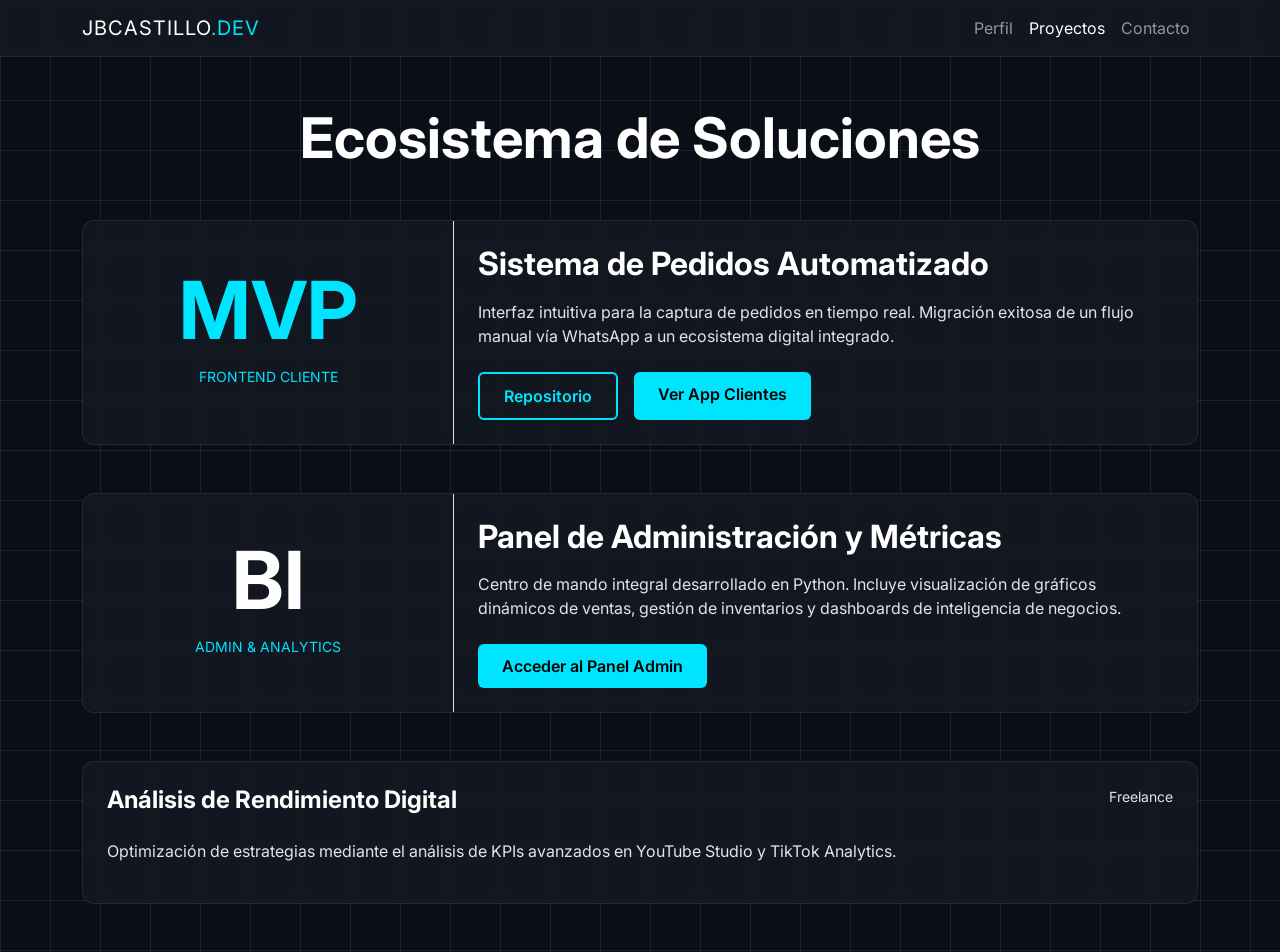
==== proyectos.html @ 54013c11 "Add files via upload" ====
<!DOCTYPE html>
<html lang="es">
<head>
    <meta charset="UTF-8">
    <meta name="viewport" content="width=device-width, initial-scale=1.0">
    <title>Proyectos | Jesus Bryan Castillo Jiménez</title>
    <link href="https://cdn.jsdelivr.net/npm/bootstrap@5.3.3/dist/css/bootstrap.min.css" rel="stylesheet">
    <link href="https://fonts.googleapis.com/css2?family=Inter:wght@300;400;600;700&display=swap" rel="stylesheet">
    <link rel="stylesheet" href="estilos.css">
</head>
<body class="pro-bg">

    <nav class="navbar navbar-expand-lg navbar-dark pro-nav mb-5">
        <div class="container">
            <a class="navbar-brand tech-text" href="index.html">JBCASTILLO<span class="text-cyan">.DEV</span></a>
            <div class="collapse navbar-collapse" id="navbarNav">
                <ul class="navbar-nav ms-auto">
                    <li class="nav-item"><a class="nav-link" href="index.html">Perfil</a></li>
                    <li class="nav-item"><a class="nav-link active" href="proyectos.html">Proyectos</a></li>
                    <li class="nav-item"><a class="nav-link" href="contacto.html">Contacto</a></li>
                </ul>
            </div>
        </div>
    </nav>

    <div class="container my-5">
        <h2 class="display-4 text-white fw-bold text-center mb-5">Ecosistema de Soluciones</h2>

        <div class="pro-card overflow-hidden mb-5">
            <div class="row g-0">
                <div class="col-md-4 pro-glass-panel d-flex align-items-center justify-content-center p-4 border-end pro-border-dark">
                    <div class="text-center">
                        <span class="display-1 fw-bold text-cyan">MVP</span>
                        <p class="text-cyan small mt-2">FRONTEND CLIENTE</p>
                    </div>
                </div>
                <div class="col-md-8 p-4">
                    <h3 class="h2 text-white fw-bold mb-3">Sistema de Pedidos Automatizado</h3>
                    <p class="text-light-muted mb-4">Interfaz intuitiva para la captura de pedidos en tiempo real. Migración exitosa de un flujo manual vía WhatsApp a un ecosistema digital integrado.</p>
                    <div class="d-flex gap-3">
                        <a href="https://github.com/jesuscastillojimenez-tech/sistema-comedor-mvp" target="_blank" class="pro-btn-outline">Repositorio</a>
                        <a href="https://app-clientes-pedidos.streamlit.app/" target="_blank" class="pro-btn-fill">Ver App Clientes</a>
                    </div>
                </div>
            </div>
        </div>

        <div class="pro-card overflow-hidden mb-5">
            <div class="row g-0">
                <div class="col-md-4 pro-glass-panel d-flex align-items-center justify-content-center p-4 border-end pro-border-dark">
                    <div class="text-center">
                        <span class="display-1 fw-bold text-white">BI</span>
                        <p class="text-cyan small mt-2">ADMIN & ANALYTICS</p>
                    </div>
                </div>
                <div class="col-md-8 p-4">
                    <h3 class="h2 text-white fw-bold mb-3">Panel de Administración y Métricas</h3>
                    <p class="text-light-muted mb-4">Centro de mando integral desarrollado en Python. Incluye visualización de gráficos dinámicos de ventas, gestión de inventarios y dashboards de inteligencia de negocios.</p>
                    <div class="d-flex gap-3">
                        <a href="https://configuracion-app-comedor.streamlit.app/" target="_blank" class="pro-btn-fill">Acceder al Panel Admin</a>
                    </div>
                </div>
            </div>
        </div>

        <div class="pro-card p-4">
            <div class="d-flex justify-content-between align-items-start mb-3">
                <h3 class="h4 text-white fw-bold">Análisis de Rendimiento Digital</h3>
                <span class="text-light-muted small">Freelance</span>
            </div>
            <p class="text-light-muted">Optimización de estrategias mediante el análisis de KPIs avanzados en YouTube Studio y TikTok Analytics.</p>
        </div>
    </div>

</body>
</html>
---- estilos.css ----
:root {
    --bg-dark-pro: #0a0e17;
    --tech-cyan: #00e5ff;
    --text-main: #e0e6ed;
    --text-muted: #8899a6;
    --glass-bg: rgba(20, 26, 35, 0.8);
    --border-dark: rgba(255, 255, 255, 0.08);
}

body.pro-bg {
    background-color: var(--bg-dark-pro);
    color: var(--text-main);
    font-family: 'Inter', sans-serif;
    background-image: 
        linear-gradient(var(--border-dark) 1px, transparent 1px),
        linear-gradient(90deg, var(--border-dark) 1px, transparent 1px);
    background-size: 50px 50px;
}

/* NAVEGACIÓN */
.pro-nav {
    background: var(--glass-bg);
    backdrop-filter: blur(10px);
    border-bottom: 1px solid var(--border-dark);
}

.tech-text { color: #fff; text-transform: uppercase; letter-spacing: 1px; text-decoration: none; }
.text-cyan { color: var(--tech-cyan); }

/* TARJETAS */
.pro-card {
    background: var(--glass-bg);
    border: 1px solid var(--border-dark);
    backdrop-filter: blur(5px);
    border-radius: 12px;
    transition: 0.3s ease-in-out;
}

.pro-card:hover {
    border-color: rgba(0, 229, 255, 0.3);
    transform: translateY(-5px);
    box-shadow: 0 10px 30px rgba(0, 229, 255, 0.1);
}

/* CERTIFICADOS INTERACTIVOS */
.cert-link { text-decoration: none; display: block; }
.cert-item {
    padding: 14px;
    background: rgba(255, 255, 255, 0.02);
    border: 1px solid var(--border-dark);
    border-radius: 10px;
    color: #fff;
    transition: all 0.4s cubic-bezier(0.175, 0.885, 0.32, 1.275);
    display: flex;
    align-items: center;
}

.cert-link:hover .cert-item {
    background: rgba(0, 229, 255, 0.08);
    border-color: var(--tech-cyan);
    color: var(--tech-cyan);
    transform: translateY(-8px);
    box-shadow: 0 10px 25px rgba(0, 229, 255, 0.3);
}

/* IMAGEN DE PERFIL PULSANTE */
.profile-image-container {
    width: 150px; height: 150px;
    border-radius: 50%; padding: 5px;
    background-color: var(--bg-dark-pro);
    position: relative;
    animation: pulseBorder 2.5s infinite ease-in-out;
}

.profile-image {
    width: 100%; height: 100%;
    border-radius: 50%; object-fit: cover;
    border: 3px solid var(--bg-dark-pro);
}

@keyframes pulseBorder {
    0%, 100% { box-shadow: 0 0 5px rgba(0, 229, 255, 0.1); border-color: rgba(0, 229, 255, 0.1); }
    50% { box-shadow: 0 0 25px rgba(0, 229, 255, 0.8); border-color: rgba(0, 229, 255, 0.6); }
}

/* BOTONES */
.pro-btn-fill {
    padding: 10px 24px; background: var(--tech-cyan); color: #000;
    font-weight: 600; border-radius: 6px; text-decoration: none;
}
.pro-btn-outline {
    padding: 10px 24px; border: 2px solid var(--tech-cyan); color: var(--tech-cyan);
    font-weight: 600; border-radius: 6px; text-decoration: none;
}

.tech-badge {
    background: transparent; border: 1px solid rgba(0, 229, 255, 0.2);
    color: var(--tech-cyan); padding: 6px 12px; border-radius: 20px; font-size: 0.75rem;
}
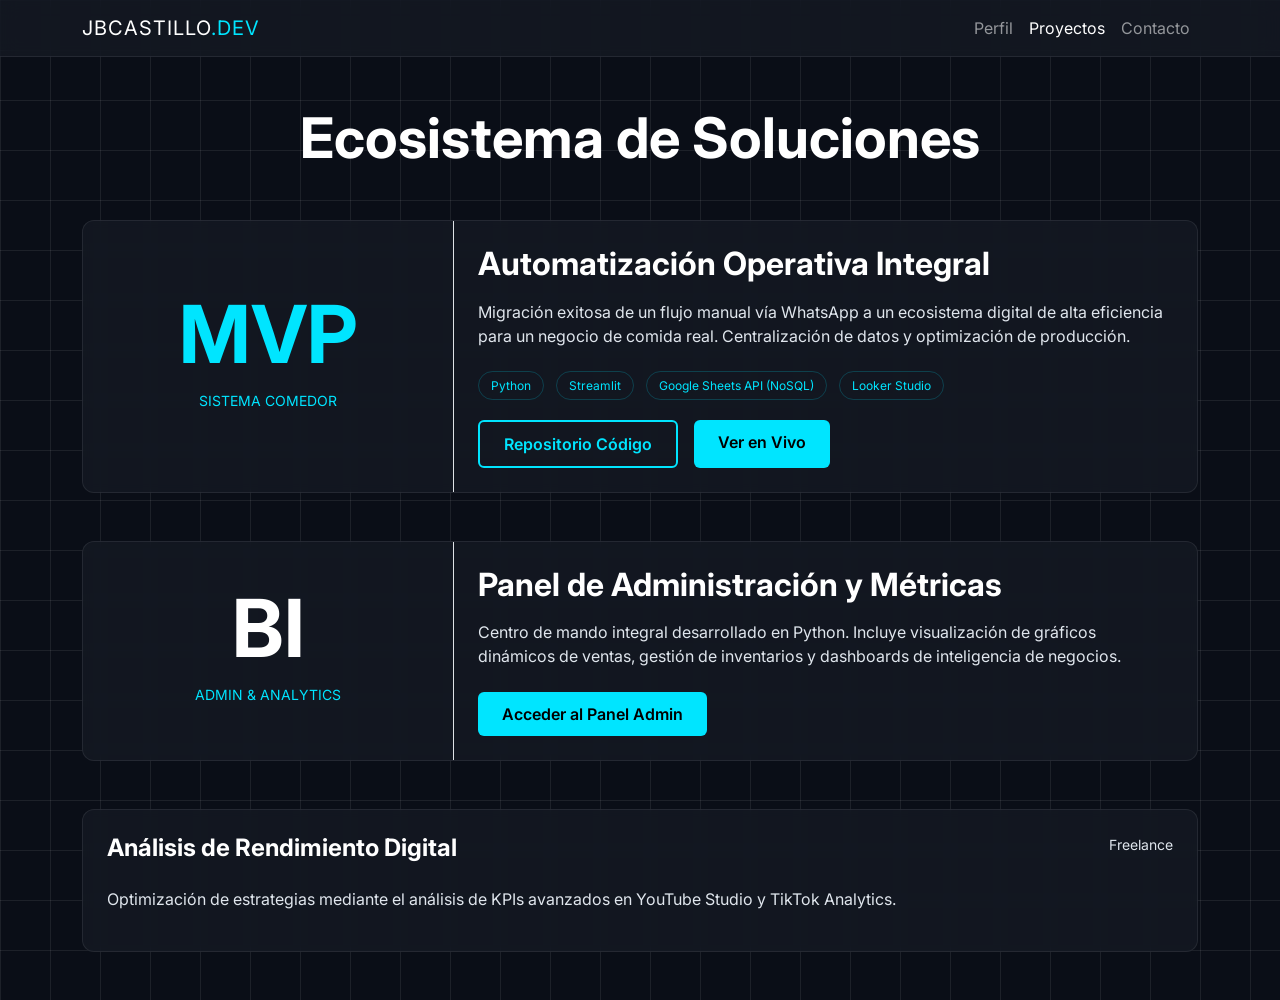
==== commit 83f23812: "Update proyectos.html" ====
--- a/proyectos.html
+++ b/proyectos.html
@@ -13,6 +13,9 @@
     <nav class="navbar navbar-expand-lg navbar-dark pro-nav mb-5">
         <div class="container">
             <a class="navbar-brand tech-text" href="index.html">JBCASTILLO<span class="text-cyan">.DEV</span></a>
+            <button class="navbar-toggler" type="button" data-bs-toggle="collapse" data-bs-target="#navbarNav">
+                <span class="navbar-toggler-icon"></span>
+            </button>
             <div class="collapse navbar-collapse" id="navbarNav">
                 <ul class="navbar-nav ms-auto">
                     <li class="nav-item"><a class="nav-link" href="index.html">Perfil</a></li>
@@ -31,15 +34,23 @@
                 <div class="col-md-4 pro-glass-panel d-flex align-items-center justify-content-center p-4 border-end pro-border-dark">
                     <div class="text-center">
                         <span class="display-1 fw-bold text-cyan">MVP</span>
-                        <p class="text-cyan small mt-2">FRONTEND CLIENTE</p>
+                        <p class="text-cyan small mt-2">SISTEMA COMEDOR</p>
                     </div>
                 </div>
                 <div class="col-md-8 p-4">
-                    <h3 class="h2 text-white fw-bold mb-3">Sistema de Pedidos Automatizado</h3>
-                    <p class="text-light-muted mb-4">Interfaz intuitiva para la captura de pedidos en tiempo real. Migración exitosa de un flujo manual vía WhatsApp a un ecosistema digital integrado.</p>
-                    <div class="d-flex gap-3">
-                        <a href="https://github.com/jesuscastillojimenez-tech/sistema-comedor-mvp" target="_blank" class="pro-btn-outline">Repositorio</a>
-                        <a href="https://app-clientes-pedidos.streamlit.app/" target="_blank" class="pro-btn-fill">Ver App Clientes</a>
+                    <h3 class="h2 text-white fw-bold mb-3">Automatización Operativa Integral</h3>
+                    <p class="text-light-muted mb-4">Migración exitosa de un flujo manual vía WhatsApp a un ecosistema digital de alta eficiencia para un negocio de comida real. Centralización de datos y optimización de producción.</p>
+                    
+                    <div class="mb-4">
+                        <span class="tech-badge me-2 mb-2">Python</span>
+                        <span class="tech-badge me-2 mb-2">Streamlit</span>
+                        <span class="tech-badge me-2 mb-2">Google Sheets API (NoSQL)</span>
+                        <span class="tech-badge me-2 mb-2">Looker Studio</span>
+                    </div>
+
+                    <div class="d-flex gap-3 mt-4">
+                        <a href="https://github.com/jesuscastillojimenez-tech/sistema-comedor-mvp" target="_blank" class="pro-btn-outline">Repositorio Código</a>
+                        <a href="https://app-clientes-pedidos.streamlit.app/" target="_blank" class="pro-btn-fill">Ver en Vivo</a>
                     </div>
                 </div>
             </div>
@@ -72,5 +83,6 @@
         </div>
     </div>
 
+    <script src="https://cdn.jsdelivr.net/npm/bootstrap@5.3.3/dist/js/bootstrap.bundle.min.js"></script>
 </body>
-</html>+</html>
